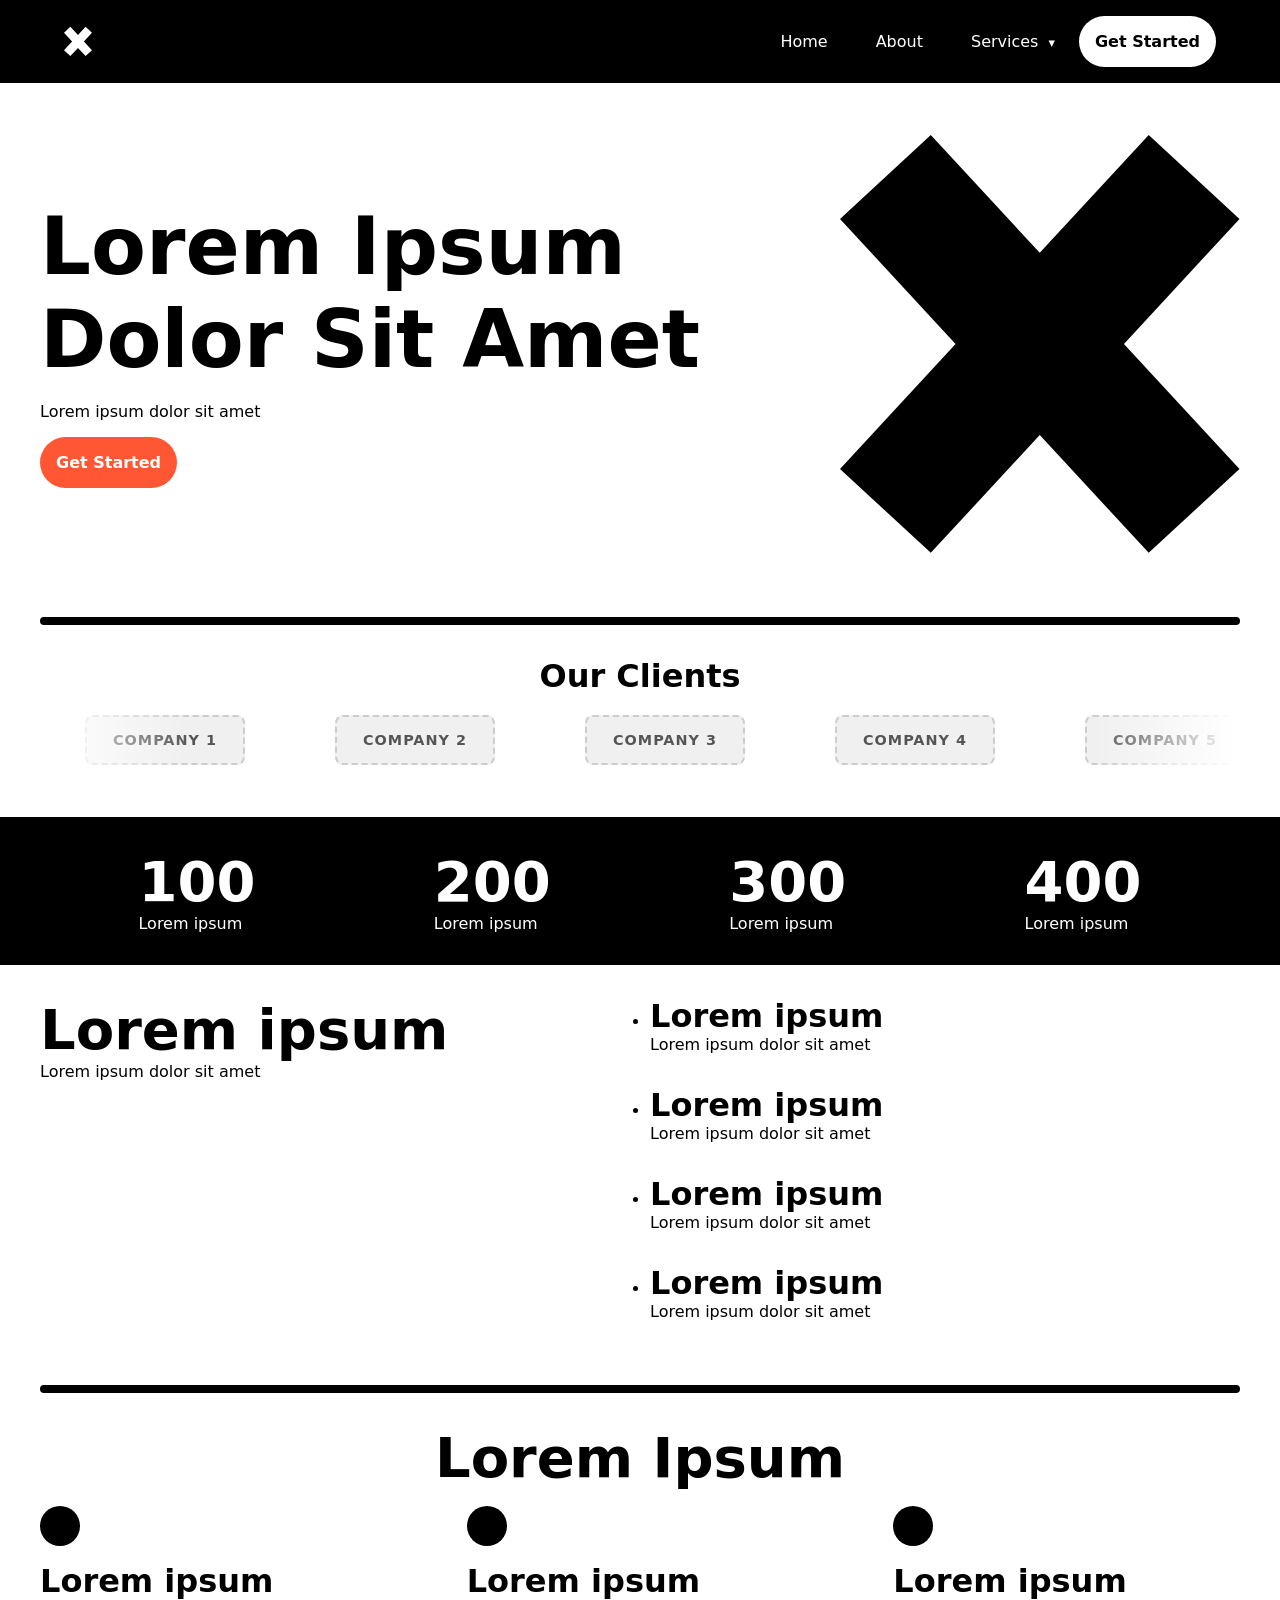
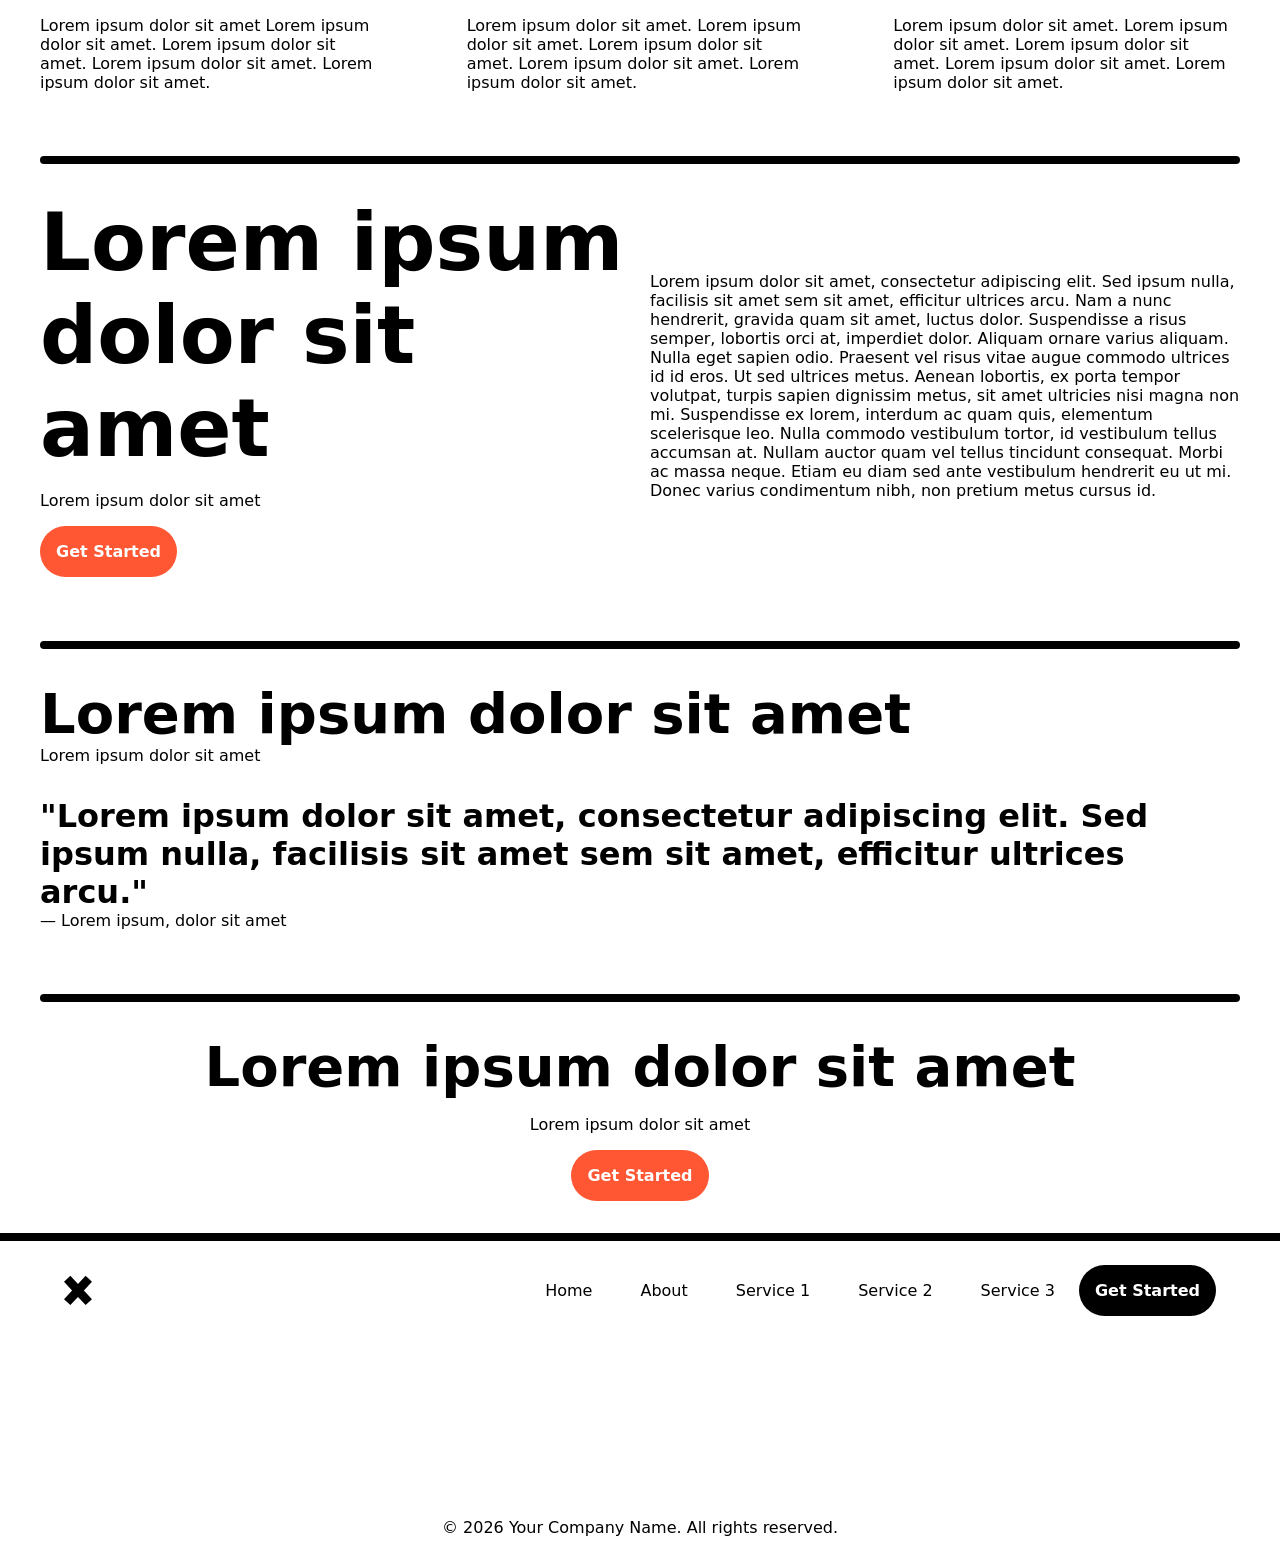
==== index.html @ b5782a2c "Add files via upload" ====
<!doctype html>
<html>
  <head>
    <meta charset="utf-8" />
    <meta http-equiv="X-UA-Compatible" content="IE=edge" />
    <title>Brand Template Page</title>
    <meta name="description" content="" />
    <meta name="viewport" content="width=device-width, initial-scale=1" />
    <link rel="stylesheet" href="/css/main.css" />
  </head>
  <body>
    <nav class="navbar">
  <div class="nav-content">
  
    <div class="logo">
      <a href="index.html">
      <svg width="28" height="auto" viewBox="0 0 537 561" fill="none" xmlns="http://www.w3.org/2000/svg" href="index.html">
        <path d="M536.332 112.685L381.198 280.495L536.328 448.302L414.434 560.986L268.166 402.765L121.898 560.986L0.00390625 448.302L155.133 280.495L0 112.685L121.894 0L268.166 158.226L414.438 0L536.332 112.685Z" fill="white"/>
      </svg></a>
    </div>

    <ul class="nav-links">
      
      <li><a href="#">Home</a></li>
      <li><a href="about.html">About</a></li>

      <li class="dropdown desktop-only">
        <a href="#" class="drop-btn">Services <span class="arrow">&#9662;</span></a>
        <ul class="dropdown-content">
          <li><a href="service1.html">Service 1</a></li>
              <li><a href="service2.html">Service 2</a></li>
              <li><a href="service3.html">Service 3</a></li>
            </ul>
          </li>
          <li class="mobile-only"><a href="service1.html">Service 1</a></li>
          <li class="mobile-only"><a href="service2.html">Service 2</a></li>
          <li class="mobile-only"><a href="service3.html">Service 3</a></li>

      <a class="button-links light-button" href="#">Get Started</a>
    </ul>
  </div>

  <div class="hamburger" id="hamburger">
    <span></span>
    <span></span>
    <span></span>
  </div>
</nav>

    <section class="hero-banner">
      <div class="two-grid banner-grid">
        <div class="hero-content">
          <h1>Lorem Ipsum Dolor Sit Amet</h1>
          <p>Lorem ipsum dolor sit amet</p>
          <a class="button-links accent-button" href="#">Get Started</a>
        </div>
        <div class="hero-content">
          <svg width="400" height="auto" viewBox="0 0 537 561" fill="none" xmlns="http://www.w3.org/2000/svg">
            <path d="M536.332 112.685L381.198 280.495L536.328 448.302L414.434 560.986L268.166 402.765L121.898 560.986L0.00390625 448.302L155.133 280.495L0 112.685L121.894 0L268.166 158.226L414.438 0L536.332 112.685Z" fill="black"/>
          </svg>
        </div>
      </div>
    </section>

    <section>
      <hr class="rounded">
  
  <div class="center">
    <h3>Our Clients</h3>
  </div>
  
  <div class="carousel-container">
    
    <div class="carousel-track">
      <div class="slide"><div class="placeholder-logo">Company 1</div></div>
      <div class="slide"><div class="placeholder-logo">Company 2</div></div>
      <div class="slide"><div class="placeholder-logo">Company 3</div></div>
      <div class="slide"><div class="placeholder-logo">Company 4</div></div>
      <div class="slide"><div class="placeholder-logo">Company 5</div></div>
      <div class="slide"><div class="placeholder-logo">Company 6</div></div>
      
      <div class="slide"><div class="placeholder-logo">Company 1</div></div>
      <div class="slide"><div class="placeholder-logo">Company 2</div></div>
      <div class="slide"><div class="placeholder-logo">Company 3</div></div>
      <div class="slide"><div class="placeholder-logo">Company 4</div></div>
      <div class="slide"><div class="placeholder-logo">Company 5</div></div>
      <div class="slide"><div class="placeholder-logo">Company 6</div></div>

      <div class="slide"><div class="placeholder-logo">Company 1</div></div>
      <div class="slide"><div class="placeholder-logo">Company 2</div></div>
      <div class="slide"><div class="placeholder-logo">Company 3</div></div>
      <div class="slide"><div class="placeholder-logo">Company 4</div></div>
      <div class="slide"><div class="placeholder-logo">Company 5</div></div>
      <div class="slide"><div class="placeholder-logo">Company 6</div></div>
    </div>
  </div>

</section>

<section class="dark-section">

  <div class="center-figures">
    <div class="vertical-figure">
      <h2>100</h2>
      <p>Lorem ipsum</p>
    </div>

    <div class="vertical-figure">
      <h2>200</h2>
      <p>Lorem ipsum</p>
    </div>

    <div class="vertical-figure">
      <h2>300</h2>
      <p>Lorem ipsum</p>
    </div>

    <div class="vertical-figure">
      <h2>400</h2>
      <p>Lorem ipsum</p>
    </div>

  </div>
  </section>
  <section>
  <div class="container">
    <div class="two-grid">
      <div class="left-sticky">
        <h2>Lorem ipsum</h2>
        <p>Lorem ipsum dolor sit amet</p>
    </div>
    <div>
      <ul class="vertical-list">
          <li>
            <h3>Lorem ipsum</h3>
            <p>Lorem ipsum dolor sit amet</p>
          </li>
          <li>
            <h3>Lorem ipsum</h3>
            <p>Lorem ipsum dolor sit amet</p>
          </li>
          <li>
            <h3>Lorem ipsum</h3>
            <p>Lorem ipsum dolor sit amet</p>
          </li>
          <li>
            <h3>Lorem ipsum</h3>
            <p>Lorem ipsum dolor sit amet</p>
          </li>
      </ul>
    </div>
    </div>
  </div>
</section>

<section>
  <hr class="rounded">
  <div class="center">
    <h2>Lorem Ipsum</h2>
    
   <div class="three-grid">
    <div class="cell">
      <svg xmlns="http://www.w3.org/2000/svg" width="40" height="40" viewBox="0 0 20 20">
        <circle cx="10" cy="10" r="10" fill="black" />
      </svg>
      <h3>Lorem ipsum</h3>
      <p>Lorem ipsum dolor sit amet Lorem ipsum dolor sit amet. Lorem ipsum dolor sit amet. Lorem ipsum dolor sit amet. Lorem ipsum dolor sit amet.</p>

    </div>
    <div class="cell">
      <svg xmlns="http://www.w3.org/2000/svg" width="40" height="40" viewBox="0 0 20 20">
        <circle cx="10" cy="10" r="10" fill="black" />
      </svg>
      <h3>Lorem ipsum</h3>
      <p>Lorem ipsum dolor sit amet. Lorem ipsum dolor sit amet. Lorem ipsum dolor sit amet. Lorem ipsum dolor sit amet. Lorem ipsum dolor sit amet.</p>

    </div>
    <div class="cell">
      <svg xmlns="http://www.w3.org/2000/svg" width="40" height="40" viewBox="0 0 20 20">
        <circle cx="10" cy="10" r="10" fill="black" />
      </svg>
      <h3>Lorem ipsum</h3>
      <p>Lorem ipsum dolor sit amet. Lorem ipsum dolor sit amet. Lorem ipsum dolor sit amet. Lorem ipsum dolor sit amet. Lorem ipsum dolor sit amet.</p>
      
    </div>
    
   </div>
  </div>
</section>
<section>
  <hr class="rounded">

  <div class="container">
    <div class="two-grid">
    <div class="cell">
      <h1>Lorem ipsum dolor sit amet</h1>
      <p>Lorem ipsum dolor sit amet</p>
          <a class="button-links accent-button button-spacing" href="#">Get Started</a>
    </div>
    <div class="cell align-center">
      <p>Lorem ipsum dolor sit amet, consectetur adipiscing elit. Sed ipsum nulla, facilisis sit amet sem sit amet, efficitur ultrices arcu. Nam a nunc hendrerit, gravida quam sit amet, luctus dolor. Suspendisse a risus semper, lobortis orci at, imperdiet dolor. Aliquam ornare varius aliquam. Nulla eget sapien odio. Praesent vel risus vitae augue commodo ultrices id id eros. Ut sed ultrices metus. Aenean lobortis, ex porta tempor volutpat, turpis sapien dignissim metus, sit amet ultricies nisi magna non mi. Suspendisse ex lorem, interdum ac quam quis, elementum scelerisque leo. Nulla commodo vestibulum tortor, id vestibulum tellus accumsan at. Nullam auctor quam vel tellus tincidunt consequat. Morbi ac massa neque. Etiam eu diam sed ante vestibulum hendrerit eu ut mi. Donec varius condimentum nibh, non pretium metus cursus id.</p>
    </div>
  </div>
</section>

<section>
  <hr class="rounded">
  
  <div class="container">
    <div class="container-content-left">
    <h2>Lorem ipsum dolor sit amet</h2>
    <p>Lorem ipsum dolor sit amet</p>
    <div class="testimony-div">
    <h3>"Lorem ipsum dolor sit amet, consectetur adipiscing elit. Sed ipsum nulla, facilisis sit amet sem sit amet, efficitur ultrices arcu."</h3>
    <p>— Lorem ipsum, dolor sit amet</p>
  </div>
    </div>
  </div>
</section>

<section>
  <hr class="rounded">
  
  <div class="center">

    <h2 >Lorem ipsum dolor sit amet</h2>
    <p class="centerd-content">Lorem ipsum dolor sit amet</p>
    <a class="button-links accent-button centerd-content" href="#">Get Started</a>
    
  </div>
</section>


<footer class="light-footer">
  <div class="nav-content footer-content">
      
      <div class="logo">
        <a href="index.html">
        <svg width="28" height="auto" viewBox="0 0 537 561" fill="none" xmlns="http://www.w3.org/2000/svg">
          <path class="logo-path" d="M536.332 112.685L381.198 280.495L536.328 448.302L414.434 560.986L268.166 402.765L121.898 560.986L0.00390625 448.302L155.133 280.495L0 112.685L121.894 0L268.166 158.226L414.438 0L536.332 112.685Z" fill="white"/>
        </svg>
      </a>
      </div>
  <ul class="nav-links">
        <li><a href="index.html">Home</a></li>
        <li><a href="about.html">About</a></li>
        <li><a href="service1.html">Service 1</a></li>
        <li><a href="service2.html">Service 2</a></li>
        <li><a href="service3.html">Service 3</a></li>
        

        
        <a class="button-links dark-button" href="#">Get Started</a>
      </ul>
    </div>
    <div class="container">

     <p class="copyright">&copy; 2026 Your Company Name. All rights reserved.</p></div>
</footer>

    <script src="/js/index.js" async defer></script>
  </body>
</html>
---- css/main.css ----
/* Styling + Brand Variables */
      :root {
          --main-color: #ff5733;
          --secondary-color: #005ebd;
          --neutral-dark: #000000;
          --neutral-mid: #555555;
          --neutral-light: #ffffff;
      }

      * {
        margin: 0;
        padding: 0;
        box-sizing: border-box;
        font-family: system-ui, -apple-system, sans-serif;
      }

      h1 {
        font-size: clamp(2.5em, 8vw, 5em);
      }

      h2 {
        font-size: clamp(2em, 6vw, 3.5em);
      }

      h3 {
        font-size: clamp(1.5em, 4vw, 2em);
      }

      a {
        text-decoration: none;
        color: inherit;
      }

      ul.vertical-list {
        display: flex;
        flex-direction: column;
        gap: 2em;
      }

      body {
        background-color: var(--neutral-light);
        overflow-x: hidden;
      }

      .dark-section {
        background-color: var(--neutral-dark);
        color: var(--neutral-light);

      }

      .dark-section {
        background-color: var(--neutral-dark);
        color: var(--neutral-light);

      }

      section {
        padding: 2.5rem;
        padding-top: 2rem;
        padding-bottom: 2rem;
      }

      /* Border Div */
      hr.rounded {
        border: none;
        border-top: 8px solid var(--neutral-dark);
        border-radius: 5px;
        margin-bottom: 2rem;
        /*margin-top: 2em */
      }

      .container {
        display: flex;
        justify-content: center;
      }

      .testimony-div {
        margin-top: 2rem;
      }
      
      .container-content-left {
        width: 100%;
        max-width: 1245px;
      }

      .center-figures {
        display: flex;
        justify-content: space-evenly;
        gap:5rem;
        max-width: 1245px;
        justify-self: center;
        overflow: none;
        flex-wrap: wrap;
      }

      .center {
        display: flex;
        justify-content: center;
        gap:1rem;
        max-width: 1245px;
        justify-self: center;
        flex-direction: column;
        align-items: center;
      }

      

      .left-sticky {
        position: sticky;
        align-self: start;
        top: 25rem;
        z-index: 1;
      }

      footer {
        padding: 1rem 5%;
        padding-top: 1.5rem;
        padding-bottom: 1rem;
        display: flex;
        justify-content: center;
        margin-bottom: -50px;
        flex-direction: column;
        align-items: center;
        height: 20rem;
        justify-content: space-between;
      }

      footer.light-footer {
        border-top: 8px solid var(--neutral-dark);
        background-color: var(--neutral-light);

        /* Text color in footer */
        color: var(--neutral-dark);
      }

      footer.dark-footer {
        background-color: var(--neutral-dark);

        /* Text color in footer */
        color: var(--neutral-light);
      }

      

      .navbar svg, .navbar svg path,
      footer svg, footer svg path {
        fill: currentColor !important;
      }

      /* Change SVG fill color on hover */
      .navbar .logo:hover svg, 
      .navbar .logo:hover svg path,
      footer .logo:hover svg, 
      footer .logo:hover svg path {
        fill: var(--main-color) !important;
        transition: 0.2s linear;
        cursor: pointer;
      }

      /* Navbar container */
      .navbar {
        position: sticky;
        top: 0;
        z-index: 10;
        display: flex;
        justify-content: center;
        align-items: center;
        background-color: var(--neutral-dark);
        padding: 1rem 5%;

        /* Text color in nav */
        color: var(--neutral-light);
      }

      .button-links {
        position: relative;
        text-decoration: none;
        padding: 1rem;
        border-radius: 50px;
        font-weight: bold;
        font-size: 1em;
        border: none;
      }

      .light-button {
        background-color: var(--neutral-light);
        color: var(--neutral-dark);
        transition: 0.5s;
      }

      .dark-button {
        background-color: var(--neutral-dark);
        color: var(--neutral-light);
        transition: 0.5s;
      }

      .accent-button {
        background-color: var(--main-color);
        color: var(--neutral-light);
        transition: 0.5s;
      }

      .light-button:hover, .dark-button:hover {
        background-color: var(--main-color);
        color: var(--neutral-light);
        transition: 0.5s;
      }

      .accent-button:hover {
        background-color: var(--neutral-dark);
        color: var(--neutral-light);
        transition: 0.5s;
      }

      .white-button-hover:hover {
        background-color: var(--neutral-light);
        color: var(--neutral-dark);
        transition: 0.5s;
      }

      .hero-banner {
        display: flex;
        justify-content: center;
      }

      .center {
        display: flex;
        justify-content: center;
      }
      .centerd-content {
        align-self: center;
        justify-self: center;
      }

      .hero-content {
       padding-top: 20px;
       display: flex;
       flex-direction: column;
       min-height: fit-content;
       gap: 1rem;
       align-items: flex-start;
       justify-content: center;
      }

      .two-grid, .three-grid {
        display: grid;
        max-width: 1245px;
        width: 100%;
        gap: 20px;
      }

      .cell {
        gap: 1rem;
        min-height: fit-content;
        display: flex;
        flex-direction: column;
        align-items: baseline;
      }

      .align-center {
        display: flex;
        justify-content: center;
      }

      .two-grid {
        grid-template-columns: repeat(2, 1fr);
      }

      .banner-grid {
        grid-template-columns: auto auto;
      }

      .three-grid {
        grid-template-columns: repeat(3, 1fr);
        column-gap: 5rem;
      }

      .logo {
        font-size: 1.5rem;
        font-weight: bold;
        align-items: center;
        justify-content: center;
        fill: inherit;
      }

      path.logo-path {
        fill: inherit;
      }

      /* Nav Links */
      .nav-content {
        width: 100%;
        max-width: 1245px;
        display: flex;
        justify-content: space-between;
      }

      .mobile-only {
      display: none !important;
      }
      .desktop-only {
        display: block;
      }

      .nav-links {
        display: flex;
        list-style: none;
      }

      .nav-links li a {
        color: inherit;
        text-decoration: none;
        padding: 1rem 1.5rem;
        display: block;
        transition: 0.5s;
      }

      .nav-links li a:hover {
         transition: 0.5s;
        color: var(--main-color);
      }

      /* Dropdown */
      .dropdown-content {
        display: none;
        position: absolute;
        border-radius: 20px;
        background-color: var(--neutral-dark);
        box-shadow: 0 8px 16px rgba(0,0,0,0.2);
        min-width: 160px;
        z-index: 100;
        list-style-type: none;
      }

      .dropdown:hover .dropdown-content {
        display: block;
      }

      .dropdown-content li a {
        padding: 12px 16px;
      }

      .arrow {
        font-size: 0.8rem;
        margin-left: 5px;
      }

      /* Hamburger Menu (Hidden on Desktop) */
      .hamburger {
        display: none;
        cursor: pointer;
      }

      .hamburger span {
        width: 25px;
        height: 3px;
        background-color: var(--neutral-light);
        margin: 5px 0;
        display: block;
        transition: all 0.3s ease;
      }

      /* Client Carousel */
      .carousel-container {
        overflow: hidden;
        padding: 20px 0;
        background: var(--neutral-light);
        position: relative;
        width: 100%;
        max-width: 1245px;
        justify-self: center;
      }

      /* Client carousel horizontal fade out overlays */
      .carousel-container::before,
      .carousel-container::after {
        background: linear-gradient(to right, var(--neutral-light) 0%, rgba(255,255,255,0) 100%);
        content: "";
        height: 100%;
        position: absolute;
        width: 150px;
        z-index: 2;
        top: 0;
      }

      .carousel-container::before {
        left: 0;
      }

      .carousel-container::after {
        right: 0;
        transform: rotateZ(180deg);
      }

      .carousel-track {
        display: flex;
        width: max-content;
        animation: scroll 30s linear infinite;
      }

      /* Pauses animation when user hovers */
      .carousel-track:hover {
        animation-play-state: paused;
      }

      .slide {
        width: 250px;
        flex-shrink: 0;
        display: flex;
        align-items: center;
        justify-content: center;
      }

      /* Placeholder logo styles */
      .placeholder-logo {
        width: 160px;
        height: 50px;
        background-color: #f0f0f0;
        border: 2px dashed #ccc;
        border-radius: 8px;
        display: flex;
        align-items: center;
        justify-content: center;
        font-weight: 600;
        color: var(--neutral-mid);
        font-size: 0.9rem;
        text-transform: uppercase;
        letter-spacing: 1px;
        transition: all 0.3s ease;
      }

      .placeholder-logo:hover {
        background-color: #e8e8e8;
        border-color: var(--main-color);
        color: var(--neutral-dark);
      }

      /* Logo animation loop
      Moving 33.333% translates past exactly 1 complete set of logos  */
      @keyframes scroll {
        0% {
          transform: translateX(0);
        }
        100% {
          transform: translateX(-33.3333%); 
        }
      }


      /* About Page Style Overrides*/

      /* Page-specific Hero (Dark, Centralized CTA) */
      .about-hero-center {
        padding-top: 3rem;
        padding-bottom: 3rem;
                text-align: center;
      }
      
      .about-hero-center p {
        max-width: 700px;
        margin-left: auto;
        margin-right: auto;
      }

      .about-testimony {
        margin-top: 1rem;
      }

      /* Inverting the Client Carousel for a dark background */
      .dark-carousel {
        background-color: var(--neutral-dark);
        color: var(--neutral-light);
        border-top: none; /* Removing the standard HR separator */
      }
      .dark-carousel h3 {
        color: var(--neutral-light);
        margin-top: 3rem;
      }
      .dark-carousel .placeholder-logo {
        background-color: #333;
        border-color: #555;
        color: #999;
      }
      .dark-carousel .carousel-container::before,
      .dark-carousel .carousel-container::after {
        background: linear-gradient(to right, #000 0%, rgba(0,0,0,0) 100%);
      }

      /* Geometric Graphic Overlay Section */
      .geometry-overlay-section {
        position: relative;
        overflow: hidden;
      }
      .geometry-graphic {
        position: absolute;
        top: 0;
        right: 0;
        width: 100%;
        height: 100%;
        background-image: 
          linear-gradient(135deg, rgba(255,87,51,0.9) 0%, rgba(255,87,51,0) 60%),
          linear-gradient(225deg, rgba(0,94,189,0.8) 0%, rgba(0,94,189,0) 60%),
          url('[data-uri]');
        z-index: 1;
      }
      .geometry-content {
        position: relative;
        z-index: 2;
        color: var(--neutral-light);
      }

      /* Asymmetric Team Leadership Layout */
      .team-grid-asymmetric {
        max-width: 1245px;
        display: grid;
        grid-template-columns: 1fr 1fr;
        gap: 4rem;
        align-items: center;
      }
      .team-grid-asymmetric .left-col {
        display: flex;
        flex-direction: column;
        gap: 4rem;
      }
      .team-grid-asymmetric .right-col {
        display: flex;
        flex-direction: column;
        gap: 4rem;
        margin-top: 4rem; /* offset column for visual dynamic */
      }
      .leader-card {
        background: var(--neutral-light);
        padding: 2.5rem;
        border-radius: 20px;
        box-shadow: 0 10px 30px rgba(0,0,0,0.1);
        border: 2px solid #eaeaea;
        transition: transform 0.3s ease, box-shadow 0.3s ease;
      }
      .leader-card:hover {
        transform: translateY(-10px);
        box-shadow: 0 15px 40px rgba(0,0,0,0.15);
        border-color: var(--main-color);
      }
      .leader-title {
        color: var(--main-color);
        font-weight: bold;
        margin-bottom: 0.5rem;
      }
      .leader-bio {
        color: var(--neutral-mid);
        line-height: 1.6;
      }


      /* Services Page Style Overrides */

      .services-hero-lead {
        font-size: 1.25rem;
        color: var(--neutral-mid);
        line-height: 1.6;
        max-width: 600px;
      }

      .services-tier-grid {
        max-width: 1245px;
        display: grid;
        grid-template-columns: repeat(3, 1fr);
        gap: 2.5rem;
        width: 100%;
      }

      .service-card {
        background: var(--neutral-light);
        padding: 3rem 2rem;
        border-radius: 24px;
        
        border: 8px solid var(--neutral-dark);
        display: flex;
        flex-direction: column;
        justify-content: space-between;
        align-items: flex-start;
        transition: transform 0.3s ease, box-shadow 0.3s ease;
        color: var(--neutral-dark);
       
      }

      .service-card:hover {
        transform: translateY(-8px);
        
        border-color: var(--main-color);
      }

      .service-card-meta {
        margin-bottom: 2rem;
      }

      
      .service-feature-tag {
        font-size: 0.85rem;
        text-transform: uppercase;
        font-weight: bold;
        letter-spacing: 1px;
        color: var(--main-color);
      }

      /* Responsive Style (Tablet and Mobile) */
@media (max-width: 1024px) {
  .mobile-only {
    display: block !important;
  }
  .desktop-only {
    display: none !important;
  }

  .mobile-services-title {
    color: var(--main-color);
    font-weight: bold;
    padding-top: 1rem;
    font-size: 0.9rem;
    text-transform: uppercase;
    letter-spacing: 0.05em;
  }

  .hamburger {
    display: block;
  }
  
  nav .nav-links {
    position: absolute;
    top: 100%; 
    left: -100%;
    background-color: var(--neutral-mid);
    width: 100%;
    height: calc(100vh - 100%);
    flex-direction: column;
    align-items: center;
    transition: 0.3s;
    overflow-y: auto;
  }

  nav .nav-links.active {
    left: 0;
  }

  .nav-links li {
    width: 100%;
    text-align: center;
  }

  .carousel-container::before,
  .carousel-container::after {
    width: 50px; 
  }

  .two-grid, .banner-grid, .three-grid {
    grid-template-columns: 1fr;
  }

  .hero-content {
    align-items: center;
    text-align: center;
  }

  .hero-content svg {
    max-width: 100%;
    height: auto;
  }

  .left-sticky {
    position: static;
  }

  footer {
    height: auto;
    gap: 2rem;
    padding: 2rem 1.5rem;
    margin-bottom: 0;
  }

  footer .nav-content {
    flex-direction: column;
    align-items: center;
    gap: 1.5rem;
    max-width: 100%; 
  }

  footer .nav-links {
    flex-direction: column;
    align-items: center;
    gap: 0.5rem;
  }
  
  footer .nav-links li a {
    padding: 0.5rem 1rem;
  }

  .team-grid-asymmetric {
        grid-template-columns: 1fr;
        gap: 4rem;
        align-items: center;
      }

}
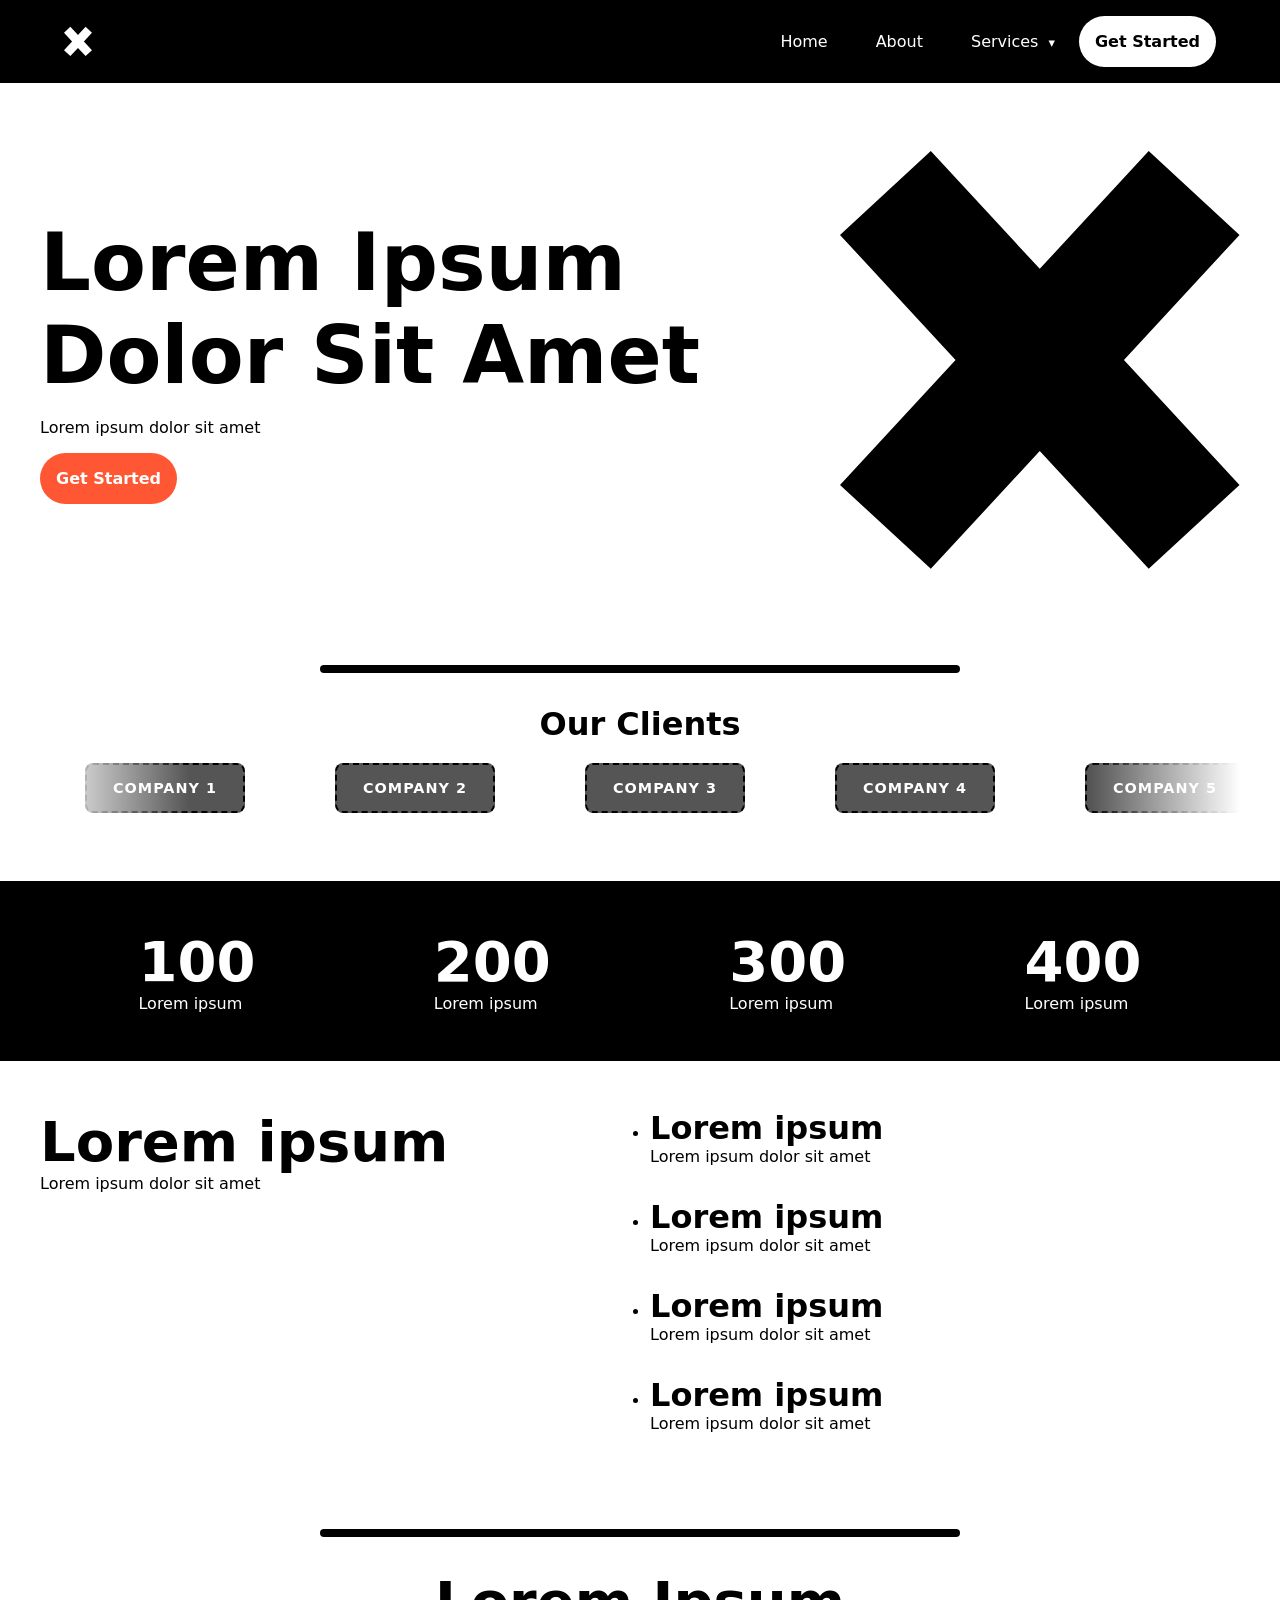
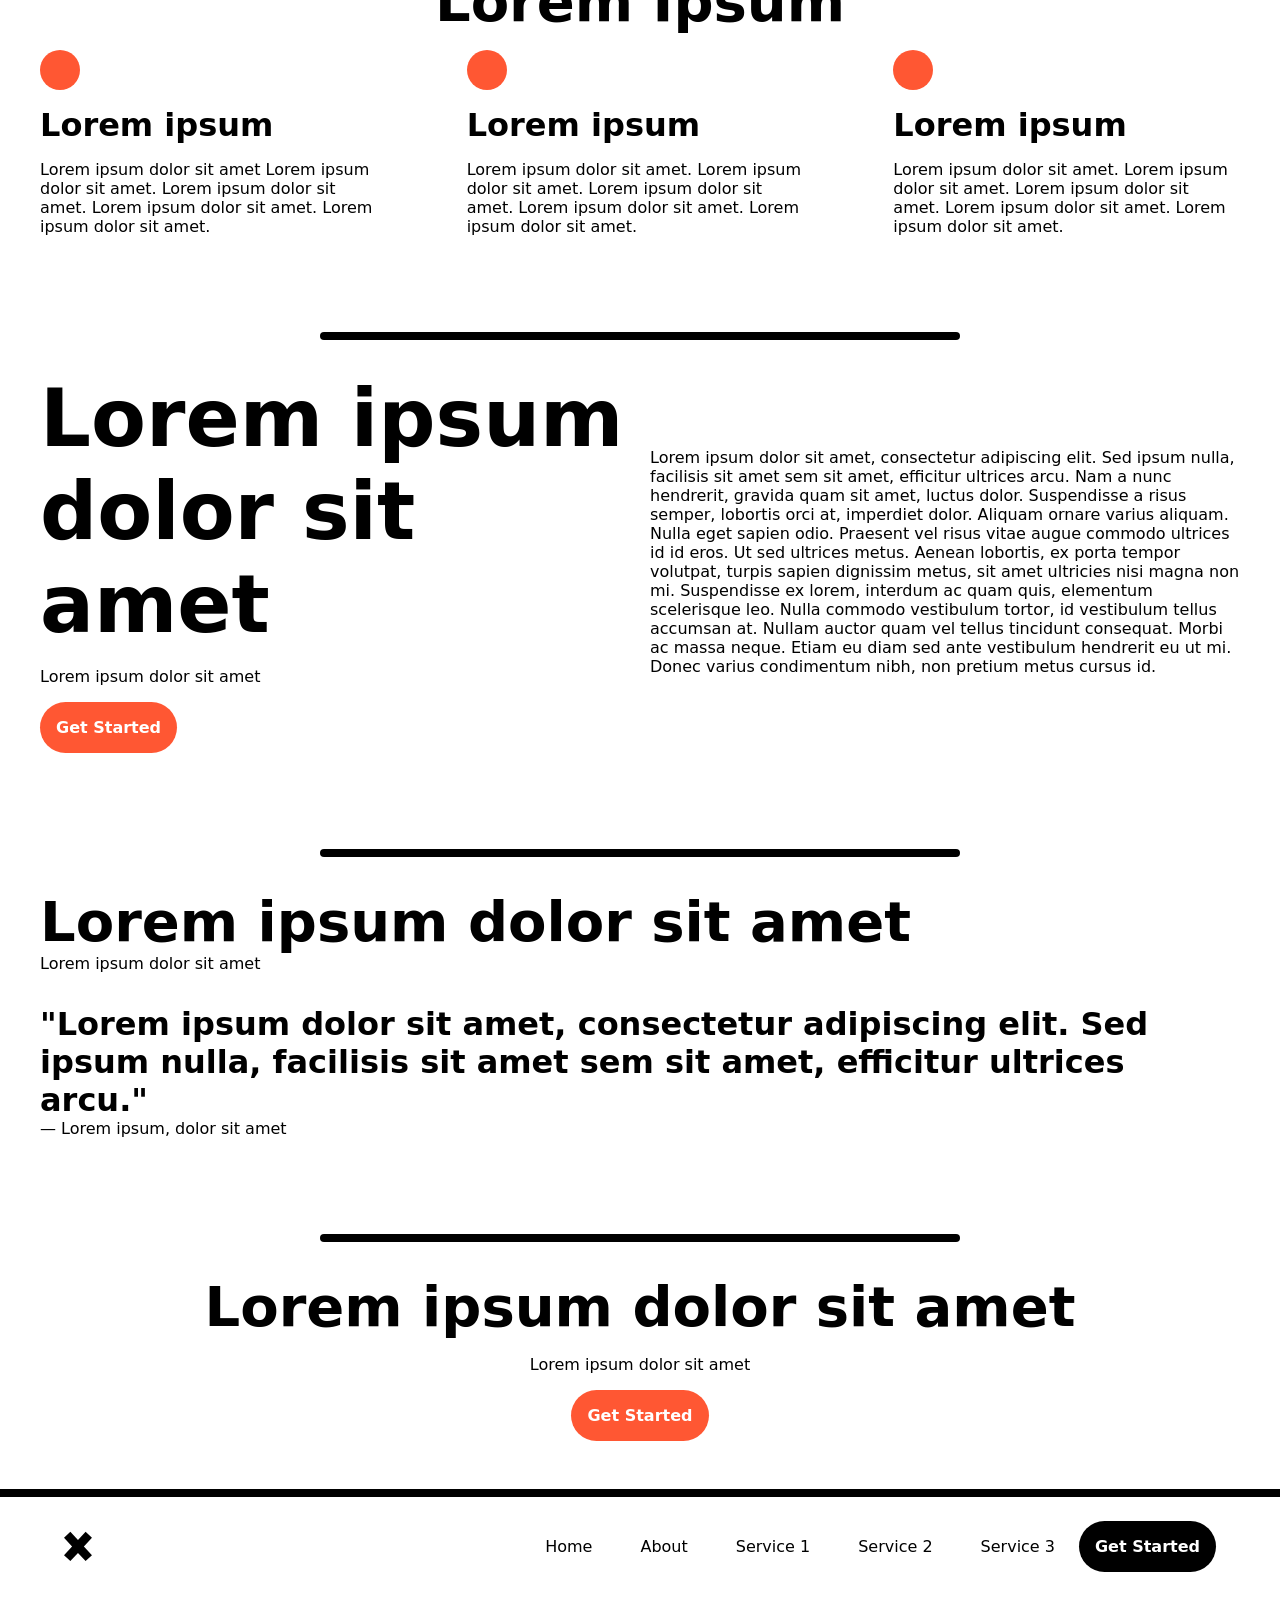
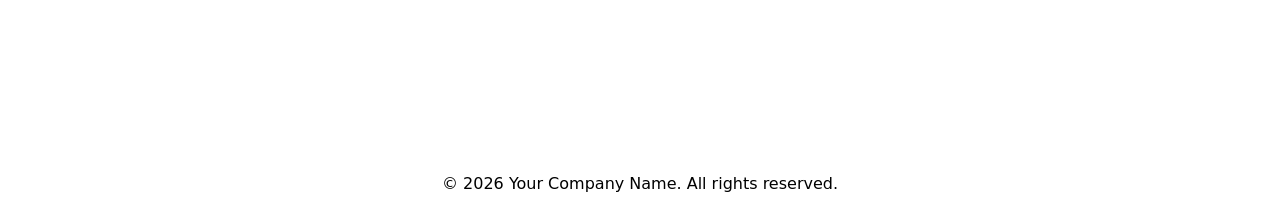
==== commit b228ffe8: "Add files via upload" ====
--- a/index.html
+++ b/index.html
@@ -6,7 +6,7 @@
     <title>Brand Template Page</title>
     <meta name="description" content="" />
     <meta name="viewport" content="width=device-width, initial-scale=1" />
-    <link rel="stylesheet" href="/css/main.css" />
+    <link rel="stylesheet" href="./css/main.css" />
   </head>
   <body>
     <nav class="navbar">
@@ -36,7 +36,7 @@
           <li class="mobile-only"><a href="service2.html">Service 2</a></li>
           <li class="mobile-only"><a href="service3.html">Service 3</a></li>
 
-      <a class="button-links light-button" href="#">Get Started</a>
+      <a class="button-links light-button" href="contact.html">Get Started</a>
     </ul>
   </div>
 
@@ -52,11 +52,11 @@
         <div class="hero-content">
           <h1>Lorem Ipsum Dolor Sit Amet</h1>
           <p>Lorem ipsum dolor sit amet</p>
-          <a class="button-links accent-button" href="#">Get Started</a>
+          <a class="button-links accent-button" href="contact.html">Get Started</a>
         </div>
         <div class="hero-content">
           <svg width="400" height="auto" viewBox="0 0 537 561" fill="none" xmlns="http://www.w3.org/2000/svg">
-            <path d="M536.332 112.685L381.198 280.495L536.328 448.302L414.434 560.986L268.166 402.765L121.898 560.986L0.00390625 448.302L155.133 280.495L0 112.685L121.894 0L268.166 158.226L414.438 0L536.332 112.685Z" fill="black"/>
+            <path d="M536.332 112.685L381.198 280.495L536.328 448.302L414.434 560.986L268.166 402.765L121.898 560.986L0.00390625 448.302L155.133 280.495L0 112.685L121.894 0L268.166 158.226L414.438 0L536.332 112.685Z" fill="currentColor"/>
           </svg>
         </div>
       </div>
@@ -161,7 +161,7 @@
    <div class="three-grid">
     <div class="cell">
       <svg xmlns="http://www.w3.org/2000/svg" width="40" height="40" viewBox="0 0 20 20">
-        <circle cx="10" cy="10" r="10" fill="black" />
+        <circle cx="10" cy="10" r="10" fill="var(--main-color)" />
       </svg>
       <h3>Lorem ipsum</h3>
       <p>Lorem ipsum dolor sit amet Lorem ipsum dolor sit amet. Lorem ipsum dolor sit amet. Lorem ipsum dolor sit amet. Lorem ipsum dolor sit amet.</p>
@@ -169,7 +169,7 @@
     </div>
     <div class="cell">
       <svg xmlns="http://www.w3.org/2000/svg" width="40" height="40" viewBox="0 0 20 20">
-        <circle cx="10" cy="10" r="10" fill="black" />
+        <circle cx="10" cy="10" r="10" fill="var(--main-color)" />
       </svg>
       <h3>Lorem ipsum</h3>
       <p>Lorem ipsum dolor sit amet. Lorem ipsum dolor sit amet. Lorem ipsum dolor sit amet. Lorem ipsum dolor sit amet. Lorem ipsum dolor sit amet.</p>
@@ -177,7 +177,7 @@
     </div>
     <div class="cell">
       <svg xmlns="http://www.w3.org/2000/svg" width="40" height="40" viewBox="0 0 20 20">
-        <circle cx="10" cy="10" r="10" fill="black" />
+        <circle cx="10" cy="10" r="10" fill="var(--main-color)" />
       </svg>
       <h3>Lorem ipsum</h3>
       <p>Lorem ipsum dolor sit amet. Lorem ipsum dolor sit amet. Lorem ipsum dolor sit amet. Lorem ipsum dolor sit amet. Lorem ipsum dolor sit amet.</p>
@@ -195,7 +195,7 @@
     <div class="cell">
       <h1>Lorem ipsum dolor sit amet</h1>
       <p>Lorem ipsum dolor sit amet</p>
-          <a class="button-links accent-button button-spacing" href="#">Get Started</a>
+          <a class="button-links accent-button button-spacing" href="contact.html">Get Started</a>
     </div>
     <div class="cell align-center">
       <p>Lorem ipsum dolor sit amet, consectetur adipiscing elit. Sed ipsum nulla, facilisis sit amet sem sit amet, efficitur ultrices arcu. Nam a nunc hendrerit, gravida quam sit amet, luctus dolor. Suspendisse a risus semper, lobortis orci at, imperdiet dolor. Aliquam ornare varius aliquam. Nulla eget sapien odio. Praesent vel risus vitae augue commodo ultrices id id eros. Ut sed ultrices metus. Aenean lobortis, ex porta tempor volutpat, turpis sapien dignissim metus, sit amet ultricies nisi magna non mi. Suspendisse ex lorem, interdum ac quam quis, elementum scelerisque leo. Nulla commodo vestibulum tortor, id vestibulum tellus accumsan at. Nullam auctor quam vel tellus tincidunt consequat. Morbi ac massa neque. Etiam eu diam sed ante vestibulum hendrerit eu ut mi. Donec varius condimentum nibh, non pretium metus cursus id.</p>
@@ -225,7 +225,7 @@
 
     <h2 >Lorem ipsum dolor sit amet</h2>
     <p class="centerd-content">Lorem ipsum dolor sit amet</p>
-    <a class="button-links accent-button centerd-content" href="#">Get Started</a>
+    <a class="button-links accent-button centerd-content" href="contact.html">Get Started</a>
     
   </div>
 </section>
@@ -250,7 +250,7 @@
         
 
         
-        <a class="button-links dark-button" href="#">Get Started</a>
+        <a class="button-links dark-button" href="contact.html">Get Started</a>
       </ul>
     </div>
     <div class="container">
--- a/css/main.css
+++ b/css/main.css
@@ -1,4 +1,8 @@
 /* Styling + Brand Variables */
+
+
+/* STYLE -------- Orange Black and white Sans Serif*/
+
       :root {
           --main-color: #ff5733;
           --secondary-color: #005ebd;
@@ -7,13 +11,133 @@
           --neutral-light: #ffffff;
       }
 
+        * {
+        margin: 0;
+        padding: 0;
+        box-sizing: border-box;
+        font-family: system-ui, -apple-system, sans-serif;
+      }
+
+
+
+
+    
+
+    /* STYLE -------- blue orange sans serif */
+    /*
+@import url('https://fonts.googleapis.com/css2?family=Bodoni+Moda:ital,opsz,wght@0,6..96,400..900;1,6..96,400..900&family=Cormorant+Garamond:ital,wght@0,300..700;1,300..700&display=swap');
+
+      :root {
+          --main-color: #dd5617;
+          --secondary-color: #005ebd;
+          --neutral-dark: #020a58;
+          --neutral-mid: #315585;
+          --neutral-light: #d8fdff;
+      }
+
       * {
         margin: 0;
         padding: 0;
         box-sizing: border-box;
+        /*font-family: serif; */
+        /*
+        font-family: "Cormorant Garamond", serif;
+        font-weight: 900;
+      }
+
+      p, a {
+        font-family: "Cormorant Garamond", serif;
+        font-weight: 400;
+        font-size: 1.5em;
+      }
+
+      label, input, textarea, button {
+        font-family: "Cormorant Garamond", serif;
+        font-weight: 400;
+        font-size: 1.5em;
+      }
+
+      */
+
+
+
+      
+        
+
+        
+      /* STYLE -------- Tan brown script */
+/*
+        @import url('https://fonts.googleapis.com/css2?family=Alex+Brush&family=Molle:ital@1&display=swap');
+
+      :root {
+          --main-color: #ffb039;
+          --secondary-color: #bd9100;
+          --neutral-dark: #381705;
+          --neutral-mid: #83360c;
+          --neutral-light: #feffd8;
+      }
+
+      * {
+        margin: 0;
+        padding: 0;
+        box-sizing: border-box;
+        font-family: "Molle", cursive;
+        /*font-family: "Alex Brush", cursive; */
+        /*
+      }
+
+      p, a {
         font-family: system-ui, -apple-system, sans-serif;
-      }
-
+        font-weight: 800;
+      }
+
+      label, input, textarea, button {
+        font-family: system-ui, -apple-system, sans-serif;
+        font-weight: 800;
+      }
+*/
+
+
+
+
+      
+
+/*
+@import url('https://fonts.googleapis.com/css2?family=Iceberg&family=Manufacturing+Consent&display=swap');
+
+      :root {
+          --main-color: #414141;
+          --secondary-color: #000000;
+          --neutral-dark: #000000;
+          --neutral-mid: #7a7a7a;
+          --neutral-light: #e0e0e0;
+      }
+
+      * {
+        margin: 0;
+        padding: 0;
+        box-sizing: border-box;
+        font-family: "Manufacturing Consent", system-ui;
+          font-style: normal;
+
+        
+  /*font-family: "Iceberg", sans-serif; */
+  /*
+        font-weight: 400;
+      }
+
+      p, a {
+        font-family: serif;
+        font-weight: 400;
+        font-size: 1em;
+      }
+      */
+
+a.button-links {
+  border-width: 0.1em;
+  border-color: #000;
+}
+      
       h1 {
         font-size: clamp(2.5em, 8vw, 5em);
       }
@@ -42,22 +166,67 @@
         overflow-x: hidden;
       }
 
+      
+
+      section.dark-section {
+        background-color: var(--neutral-dark);
+        color: var(--neutral-light);
+
+      }
+
       .dark-section {
         background-color: var(--neutral-dark);
         color: var(--neutral-light);
 
       }
 
-      .dark-section {
-        background-color: var(--neutral-dark);
-        color: var(--neutral-light);
-
-      }
-
       section {
+        background-color: var(--neutral-light);
+        color: var(--neutral-dark);
         padding: 2.5rem;
-        padding-top: 2rem;
-        padding-bottom: 2rem;
+        padding-top: 3rem;
+        padding-bottom: 3rem;
+      }
+
+      form.vertical-list {
+        list-style: none;
+        width: 100%;
+      }
+      form.vertical-list label {
+        display: block;
+        font-size: 1rem;
+        line-height: 1.6;
+        color: var(--neutral-mid); /* Matches body <p> text color */
+        margin-bottom: 0.5rem;
+      }
+      form.vertical-list input, 
+      form.vertical-list textarea {
+        width: 100%;
+        padding: 1rem;
+        border: 2px solid var(--neutral-dark);
+        border-radius: 8px;
+        
+        font-size: 1rem;
+        color: var(--neutral-dark);
+        background-color: var(--neutral-light);
+        margin-bottom: 1.5rem;
+        transition: border-color 0.3s ease;
+      }
+      form.vertical-list input:focus, 
+      form.vertical-list textarea:focus {
+        outline: none;
+        border-color: var(--main-color); /* Subtle interactive color change */
+      }
+      form.vertical-list textarea {
+        resize: vertical;
+        min-height: 150px;
+      }
+      /* Clean button adjustments to native button tag so it mimics your <a> markup */
+      form.vertical-list button.button-links {
+        display: inline-block;
+        width: auto;
+        cursor: pointer;
+        outline: none;
       }
 
       /* Border Div */
@@ -67,6 +236,9 @@
         border-radius: 5px;
         margin-bottom: 2rem;
         /*margin-top: 2em */
+        max-width: 50vw;
+        margin-left: auto;
+        margin-right: auto;
       }
 
       .container {
@@ -178,7 +350,7 @@
         padding: 1rem;
         border-radius: 50px;
         font-weight: bold;
-        font-size: 1em;
+        
         border: none;
       }
 
@@ -415,14 +587,14 @@
       .placeholder-logo {
         width: 160px;
         height: 50px;
-        background-color: #f0f0f0;
-        border: 2px dashed #ccc;
+        background-color: var(--neutral-mid);
+        border: 2px dashed var(--neutral-dark);
         border-radius: 8px;
         display: flex;
         align-items: center;
         justify-content: center;
         font-weight: 600;
-        color: var(--neutral-mid);
+        color: var(--neutral-light);
         font-size: 0.9rem;
         text-transform: uppercase;
         letter-spacing: 1px;
@@ -430,9 +602,10 @@
       }
 
       .placeholder-logo:hover {
-        background-color: #e8e8e8;
+        background-color: var(--neutral-light);
         border-color: var(--main-color);
-        color: var(--neutral-dark);
+        color: var(--main-color);
+        cursor: pointer;
       }
 
       /* Logo animation loop
